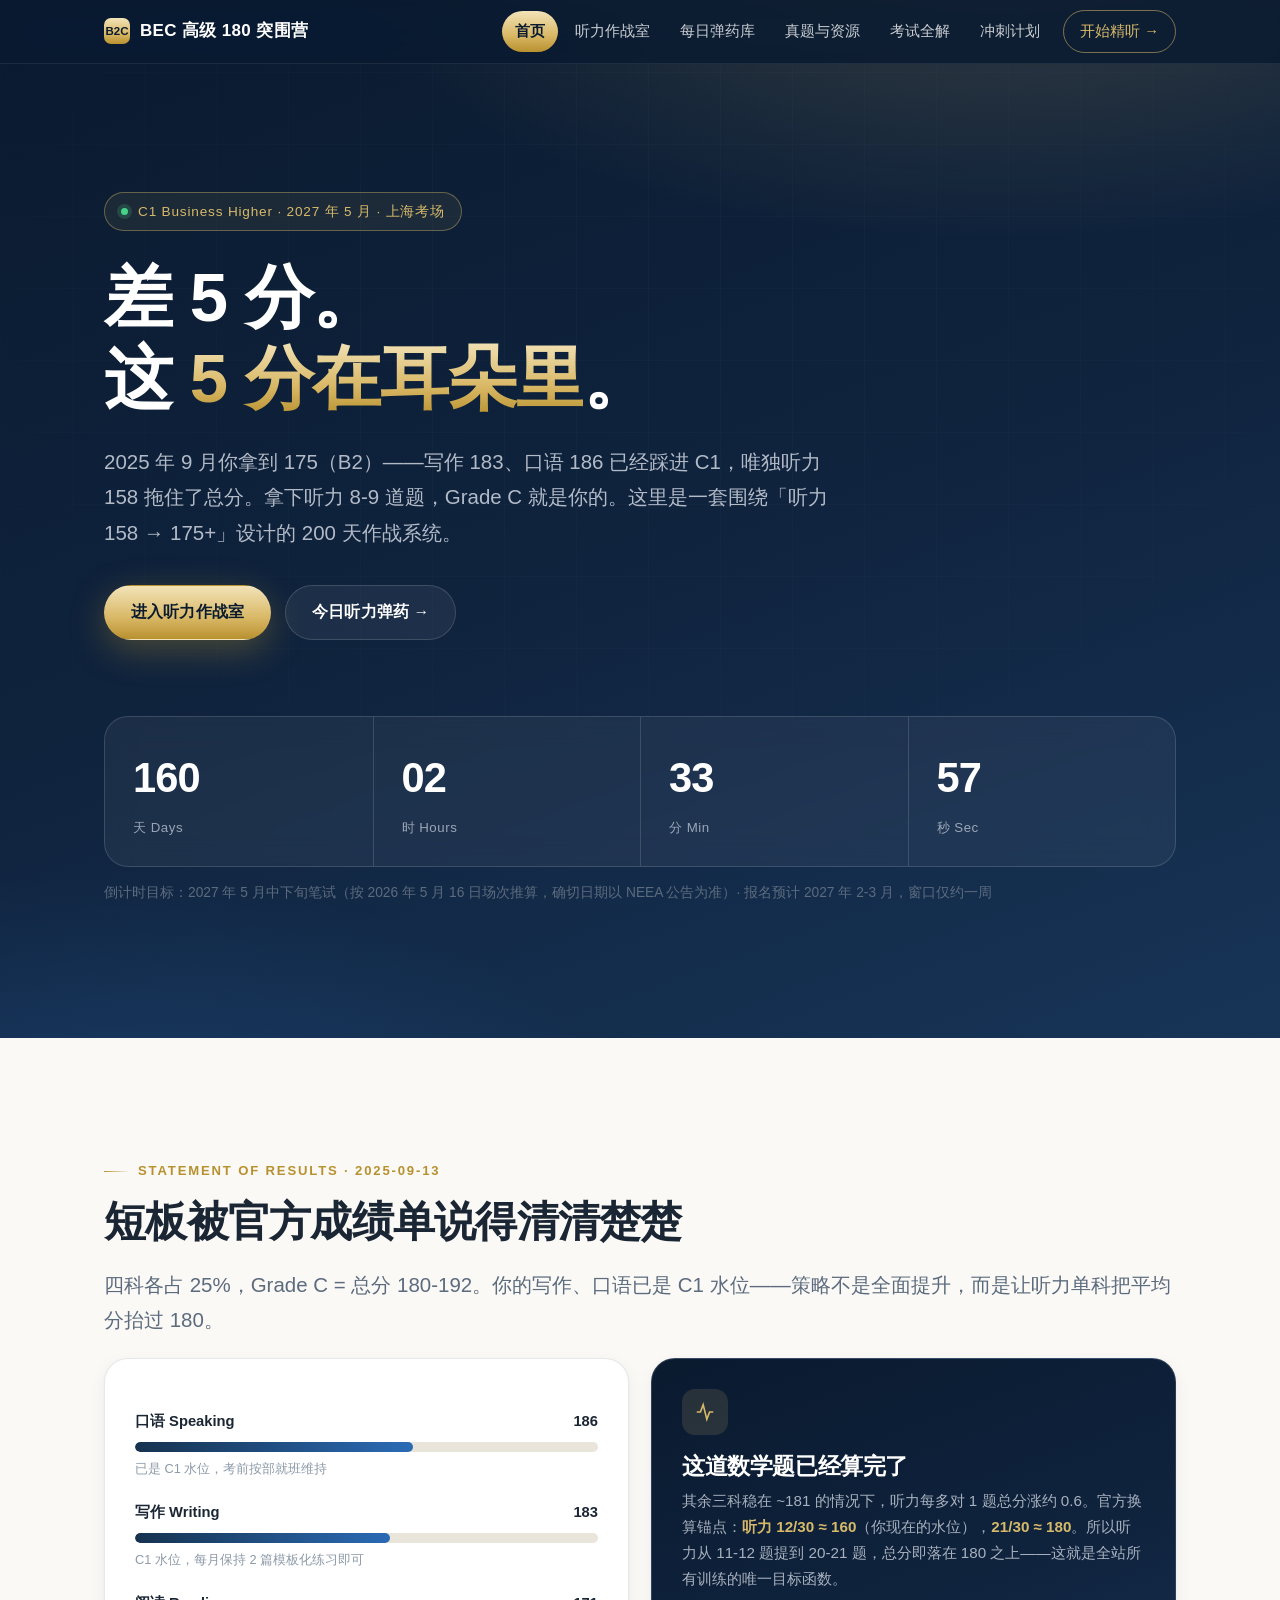
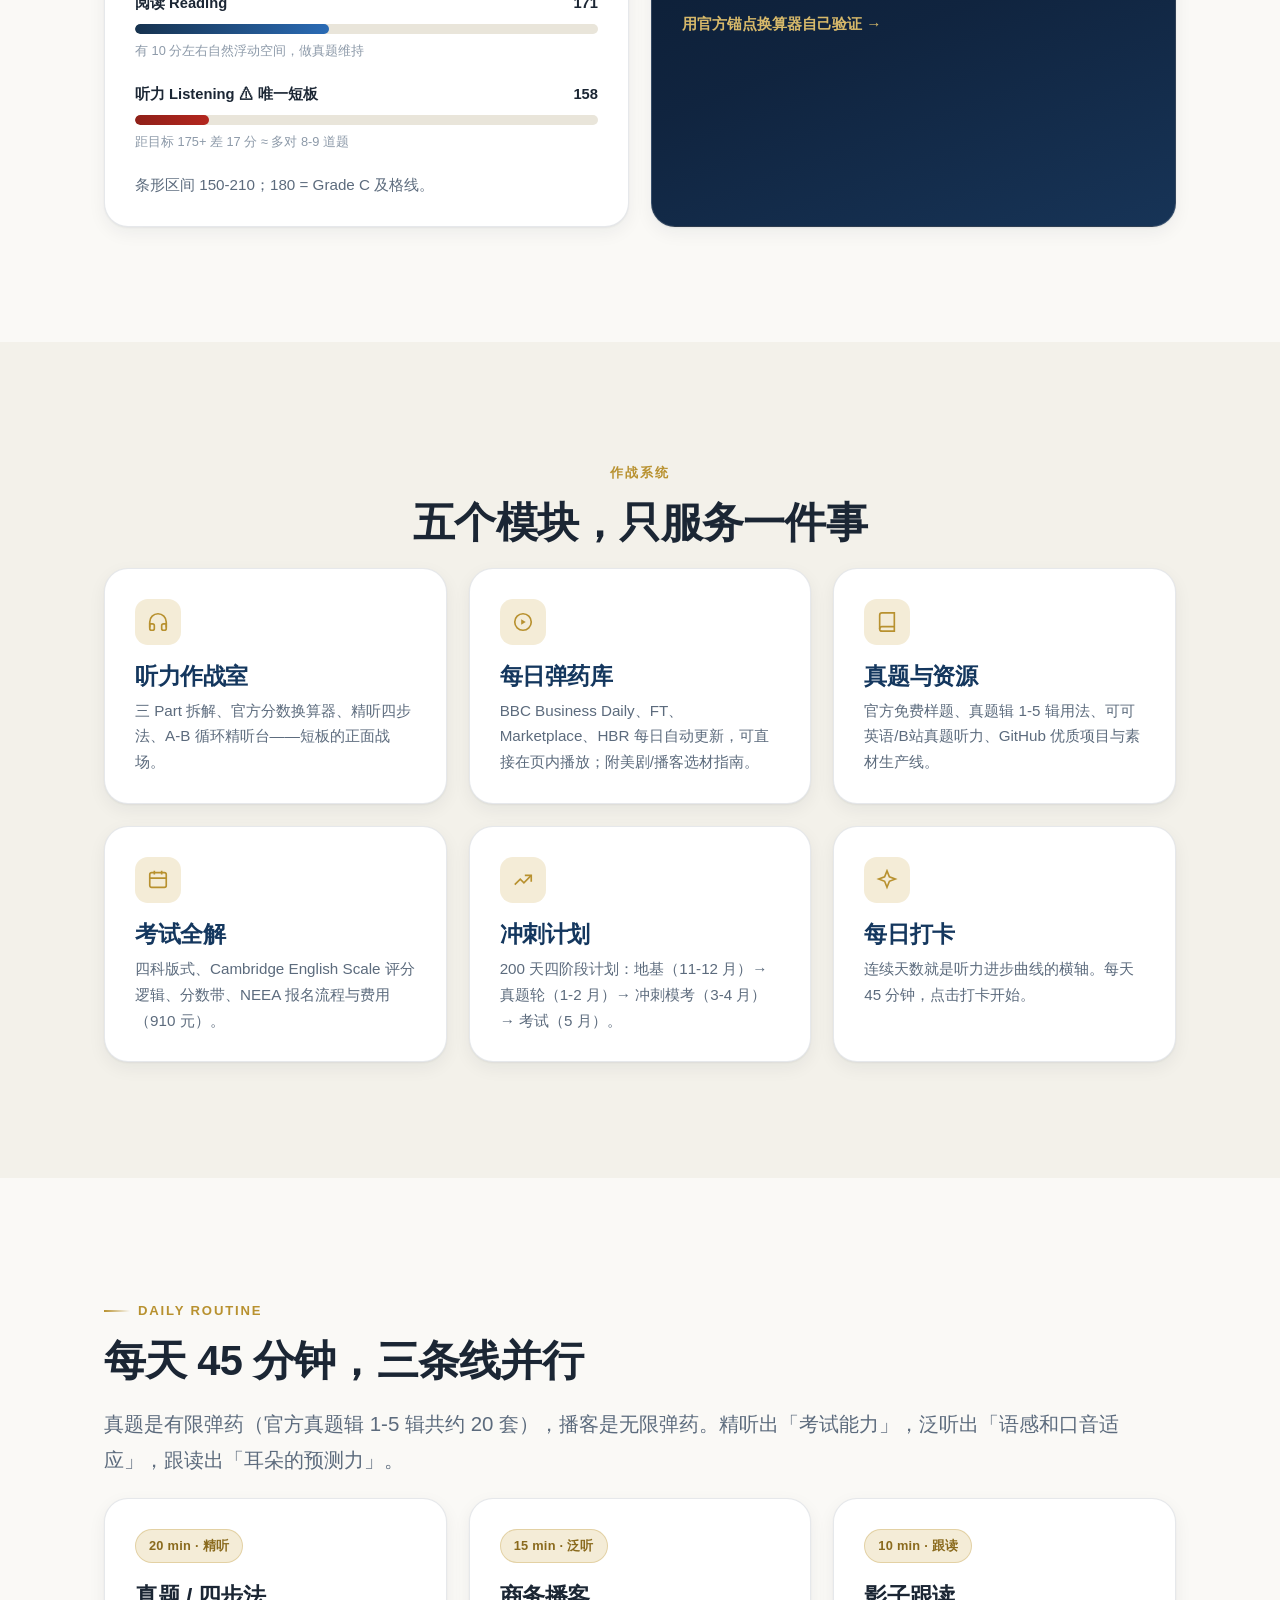
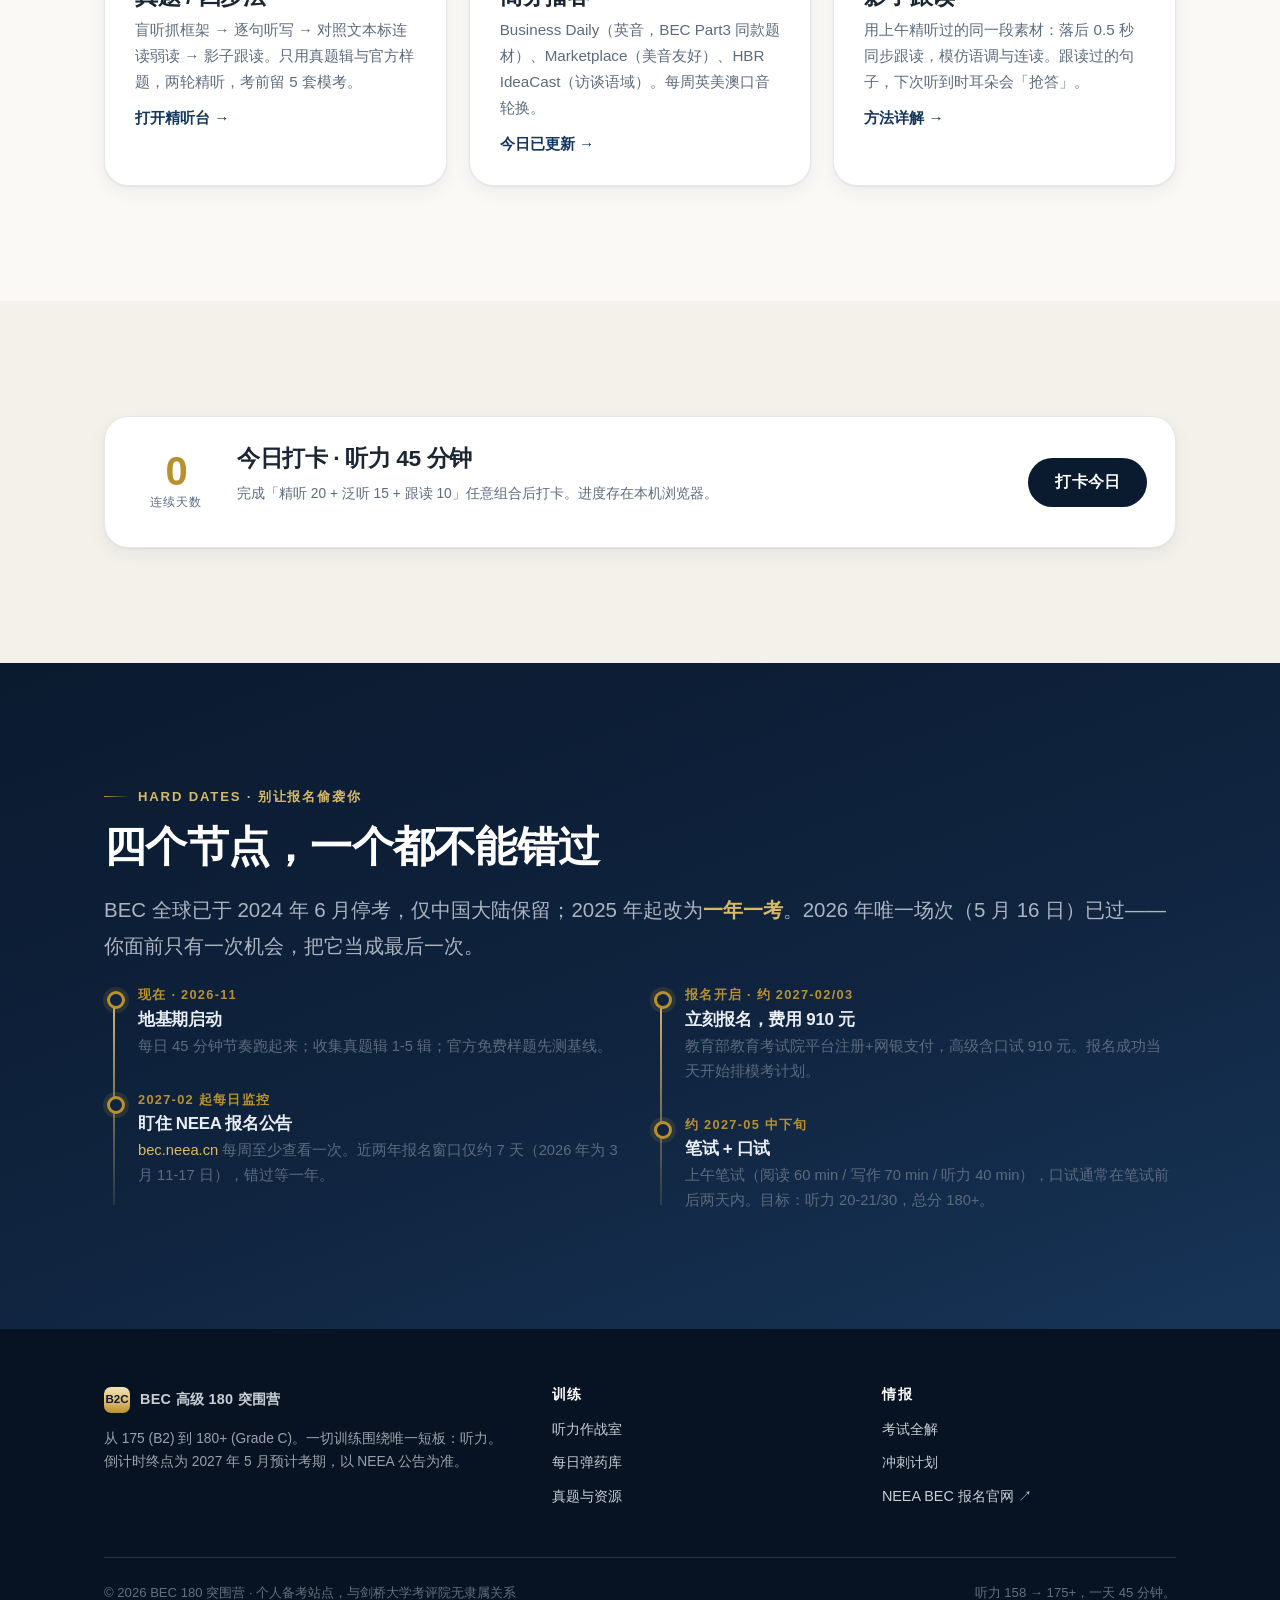
==== index.html @ a031b539 "feat: BEC 高级 180 突围营 · 听力突围站首推" ====
<!DOCTYPE html>
<html lang="zh-CN">
<head>
<meta charset="UTF-8">
<meta name="viewport" content="width=device-width, initial-scale=1.0">
<title>BEC 高级 180 突围营 · 从 175 到 C1</title>
<meta name="description" content="BEC 高级（C1 Business Higher）听力突围计划：175 → 180+（Grade C），听力 158 → 175+，真题精听 + 商务播客泛听 + 每日打卡。2027 年 5 月考试，倒计时中。">
<link rel="stylesheet" href="assets/style.css">
</head>
<body>

<!-- ===== 导航 ===== -->
<nav class="nav">
  <div class="nav__inner">
    <a class="nav__brand" href="index.html"><span class="mark">B2C</span>BEC 高级 180 突围营</a>
    <button class="nav__burger" aria-label="菜单"><span></span><span></span><span></span></button>
    <div class="nav__links">
      <a href="index.html">首页</a>
      <a href="listening.html">听力作战室</a>
      <a href="practice.html">每日弹药库</a>
      <a href="materials.html">真题与资源</a>
      <a href="exam.html">考试全解</a>
      <a href="roadmap.html">冲刺计划</a>
      <a href="listening.html#workbench" class="nav__cta">开始精听 →</a>
    </div>
  </div>
</nav>

<!-- ===== Hero ===== -->
<header class="hero">
  <div class="wrap">
    <div class="hero__kicker reveal"><span class="dot"></span>C1 Business Higher · 2027 年 5 月 · 上海考场</div>
    <h1 class="reveal" data-delay="1">差 5 分。<br>这 <span class="grad-text">5 分在耳朵里</span>。</h1>
    <p class="lead reveal" data-delay="2">2025 年 9 月你拿到 175（B2）——写作 183、口语 186 已经踩进 C1，唯独听力 158 拖住了总分。拿下听力 8-9 道题，Grade C 就是你的。这里是一套围绕「听力 158 → 175+」设计的 200 天作战系统。</p>
    <div class="hero__actions reveal" data-delay="3">
      <a class="btn btn--gold" href="listening.html">进入听力作战室</a>
      <a class="btn btn--ghost" href="practice.html">今日听力弹药 →</a>
    </div>

    <div class="hero__panel reveal" data-delay="4" data-countdown="2027-05-15">
      <div><div class="num" data-cd="d">--</div><div class="lab">天 Days</div></div>
      <div><div class="num" data-cd="h">--</div><div class="lab">时 Hours</div></div>
      <div><div class="num" data-cd="m">--</div><div class="lab">分 Min</div></div>
      <div><div class="num" data-cd="s">--</div><div class="lab">秒 Sec</div></div>
    </div>
    <p class="small muted reveal" data-delay="4" style="margin-top:14px">倒计时目标：2027 年 5 月中下旬笔试（按 2026 年 5 月 16 日场次推算，确切日期以 NEEA 公告为准）· 报名预计 2027 年 2-3 月，窗口仅约一周</p>
  </div>
</header>

<!-- ===== 诊断 ===== -->
<section class="section">
  <div class="wrap">
    <div class="eyebrow reveal">Statement of Results · 2025-09-13</div>
    <h2 class="reveal">短板被官方成绩单说得清清楚楚</h2>
    <p class="lead reveal mb-2">四科各占 25%，Grade C = 总分 180-192。你的写作、口语已是 C1 水位——策略不是全面提升，而是让听力单科把平均分抬过 180。</p>
    <div class="grid grid--2">
      <div class="card reveal">
        <div class="sbar">
          <div class="sbar__head"><b>口语 Speaking</b><span class="sc">186</span></div>
          <div class="sbar__track"><div class="sbar__fill" data-w="60"></div></div>
          <div class="sbar__note">已是 C1 水位，考前按部就班维持</div>
        </div>
        <div class="sbar">
          <div class="sbar__head"><b>写作 Writing</b><span class="sc">183</span></div>
          <div class="sbar__track"><div class="sbar__fill" data-w="55"></div></div>
          <div class="sbar__note">C1 水位，每月保持 2 篇模板化练习即可</div>
        </div>
        <div class="sbar">
          <div class="sbar__head"><b>阅读 Reading</b><span class="sc">171</span></div>
          <div class="sbar__track"><div class="sbar__fill" data-w="42"></div></div>
          <div class="sbar__note">有 10 分左右自然浮动空间，做真题维持</div>
        </div>
        <div class="sbar sbar--weak">
          <div class="sbar__head"><b>听力 Listening ⚠ 唯一短板</b><span class="sc">158</span></div>
          <div class="sbar__track"><div class="sbar__fill" data-w="16"></div></div>
          <div class="sbar__note">距目标 175+ 差 17 分 ≈ 多对 8-9 道题</div>
        </div>
        <p class="small muted" style="margin-top:14px">条形区间 150-210；180 = Grade C 及格线。</p>
      </div>
      <div class="card card--ink reveal" data-delay="1">
        <div class="card__icon">
          <svg viewBox="0 0 24 24" fill="none" stroke="currentColor" stroke-width="1.8"><path d="M3 12h4l3-8 4 16 3-8h4"/></svg>
        </div>
        <h3>这道数学题已经算完了</h3>
        <p>其余三科稳在 ~181 的情况下，听力每多对 1 题总分涨约 0.6。官方换算锚点：<b style="color:var(--gold-soft)">听力 12/30 ≈ 160</b>（你现在的水位），<b style="color:var(--gold-soft)">21/30 ≈ 180</b>。所以听力从 11-12 题提到 20-21 题，总分即落在 180 之上——这就是全站所有训练的唯一目标函数。</p>
        <p class="mt-2"><a href="listening.html#converter" style="color:var(--gold-soft);font-weight:650">用官方锚点换算器自己验证 →</a></p>
      </div>
    </div>
  </div>
</section>

<!-- ===== 四大模块 ===== -->
<section class="section section--tint">
  <div class="wrap">
    <div class="center mb-2">
      <div class="eyebrow reveal">作战系统</div>
      <h2 class="reveal">五个模块，只服务一件事</h2>
    </div>
    <div class="grid grid--3">
      <a class="card reveal" href="listening.html">
        <div class="card__icon"><svg viewBox="0 0 24 24" fill="none" stroke="currentColor" stroke-width="1.8"><path d="M3 18v-6a9 9 0 0 1 18 0v6"/><path d="M21 19a2 2 0 0 1-2 2h-1a2 2 0 0 1-2-2v-3a2 2 0 0 1 2-2h3zM3 19a2 2 0 0 0 2 2h1a2 2 0 0 0 2-2v-3a2 2 0 0 0-2-2H3z"/></svg></div>
        <h3>听力作战室</h3>
        <p>三 Part 拆解、官方分数换算器、精听四步法、A-B 循环精听台——短板的正面战场。</p>
      </a>
      <a class="card reveal" href="practice.html" data-delay="1">
        <div class="card__icon"><svg viewBox="0 0 24 24" fill="none" stroke="currentColor" stroke-width="1.8"><circle cx="12" cy="12" r="9"/><path d="M10 9l5 3-5 3z" fill="currentColor" stroke="none"/></svg></div>
        <h3>每日弹药库</h3>
        <p>BBC Business Daily、FT、Marketplace、HBR 每日自动更新，可直接在页内播放；附美剧/播客选材指南。</p>
      </a>
      <a class="card reveal" href="materials.html" data-delay="2">
        <div class="card__icon"><svg viewBox="0 0 24 24" fill="none" stroke="currentColor" stroke-width="1.8"><path d="M4 19.5A2.5 2.5 0 0 1 6.5 17H20"/><path d="M6.5 2H20v20H6.5A2.5 2.5 0 0 1 4 19.5v-15A2.5 2.5 0 0 1 6.5 2z"/></svg></div>
        <h3>真题与资源</h3>
        <p>官方免费样题、真题辑 1-5 辑用法、可可英语/B站真题听力、GitHub 优质项目与素材生产线。</p>
      </a>
      <a class="card reveal" href="exam.html">
        <div class="card__icon"><svg viewBox="0 0 24 24" fill="none" stroke="currentColor" stroke-width="1.8"><rect x="3" y="4" width="18" height="16" rx="2"/><path d="M8 2v4M16 2v4M3 10h18"/></svg></div>
        <h3>考试全解</h3>
        <p>四科版式、Cambridge English Scale 评分逻辑、分数带、NEEA 报名流程与费用（910 元）。</p>
      </a>
      <a class="card reveal" href="roadmap.html" data-delay="1">
        <div class="card__icon"><svg viewBox="0 0 24 24" fill="none" stroke="currentColor" stroke-width="1.8"><path d="M3 17l6-6 4 4 8-8"/><path d="M14 7h7v7"/></svg></div>
        <h3>冲刺计划</h3>
        <p>200 天四阶段计划：地基（11-12 月）→ 真题轮（1-2 月）→ 冲刺模考（3-4 月）→ 考试（5 月）。</p>
      </a>
      <a class="card reveal" href="#checkin" data-delay="2">
        <div class="card__icon"><svg viewBox="0 0 24 24" fill="none" stroke="currentColor" stroke-width="1.8"><path d="M12 2l2.6 6.6L21 11l-6.4 2.4L12 20l-2.6-6.6L3 11l6.4-2.4z"/></svg></div>
        <h3>每日打卡</h3>
        <p>连续天数就是听力进步曲线的横轴。每天 45 分钟，点击打卡开始。</p>
      </a>
    </div>
  </div>
</section>

<!-- ===== 每日节奏 ===== -->
<section class="section">
  <div class="wrap">
    <div class="eyebrow reveal">Daily Routine</div>
    <h2 class="reveal">每天 45 分钟，三条线并行</h2>
    <p class="lead reveal mb-2">真题是有限弹药（官方真题辑 1-5 辑共约 20 套），播客是无限弹药。精听出「考试能力」，泛听出「语感和口音适应」，跟读出「耳朵的预测力」。</p>
    <div class="grid grid--3">
      <div class="card reveal">
        <span class="chip chip--gold">20 min · 精听</span>
        <h3 class="mt-2">真题 / 四步法</h3>
        <p>盲听抓框架 → 逐句听写 → 对照文本标连读弱读 → 影子跟读。只用真题辑与官方样题，两轮精听，考前留 5 套模考。</p>
        <p class="mt-1"><a href="listening.html#workbench"><b>打开精听台 →</b></a></p>
      </div>
      <div class="card reveal" data-delay="1">
        <span class="chip chip--gold">15 min · 泛听</span>
        <h3 class="mt-2">商务播客</h3>
        <p>Business Daily（英音，BEC Part3 同款题材）、Marketplace（美音友好）、HBR IdeaCast（访谈语域）。每周英美澳口音轮换。</p>
        <p class="mt-1"><a href="practice.html"><b>今日已更新 →</b></a></p>
      </div>
      <div class="card reveal" data-delay="2">
        <span class="chip chip--gold">10 min · 跟读</span>
        <h3 class="mt-2">影子跟读</h3>
        <p>用上午精听过的同一段素材：落后 0.5 秒同步跟读，模仿语调与连读。跟读过的句子，下次听到时耳朵会「抢答」。</p>
        <p class="mt-1"><a href="listening.html#method"><b>方法详解 →</b></a></p>
      </div>
    </div>
  </div>
</section>

<!-- ===== 打卡 ===== -->
<section class="section section--tint" id="checkin">
  <div class="wrap">
    <div class="checkin reveal">
      <div class="checkin__row">
        <div class="checkin__streak">
          <div class="v" data-checkin-streak>0</div>
          <div class="k">连续天数</div>
        </div>
        <div class="grow">
          <h3 class="mb-1">今日打卡 · 听力 45 分钟</h3>
          <p class="muted small mb-2" style="margin:0 0 14px">完成「精听 20 + 泛听 15 + 跟读 10」任意组合后打卡。进度存在本机浏览器。</p>
          <div class="checkin__days" data-checkin-days></div>
        </div>
        <button class="btn btn--ink" data-checkin-btn>打卡今日</button>
      </div>
    </div>
  </div>
</section>

<!-- ===== 关键节点 ===== -->
<section class="section section--ink">
  <div class="wrap">
    <div class="eyebrow reveal" style="color:var(--gold-soft)">Hard Dates · 别让报名偷袭你</div>
    <h2 class="reveal">四个节点，一个都不能错过</h2>
    <p class="lead reveal mb-3">BEC 全球已于 2024 年 6 月停考，仅中国大陆保留；2025 年起改为<b style="color:var(--gold-soft)">一年一考</b>。2026 年唯一场次（5 月 16 日）已过——你面前只有一次机会，把它当成最后一次。</p>
    <div class="grid grid--2">
      <div class="timeline reveal">
        <div class="tl-item">
          <div class="tl-date">现在 · 2026-11</div>
          <h4>地基期启动</h4>
          <p>每日 45 分钟节奏跑起来；收集真题辑 1-5 辑；官方免费样题先测基线。</p>
        </div>
        <div class="tl-item">
          <div class="tl-date">2027-02 起每日监控</div>
          <h4>盯住 NEEA 报名公告</h4>
          <p><a href="https://bec.neea.cn/" target="_blank" rel="noopener">bec.neea.cn</a> 每周至少查看一次。近两年报名窗口仅约 7 天（2026 年为 3 月 11-17 日），错过等一年。</p>
        </div>
      </div>
      <div class="timeline reveal" data-delay="1">
        <div class="tl-item">
          <div class="tl-date">报名开启 · 约 2027-02/03</div>
          <h4>立刻报名，费用 910 元</h4>
          <p>教育部教育考试院平台注册+网银支付，高级含口试 910 元。报名成功当天开始排模考计划。</p>
        </div>
        <div class="tl-item">
          <div class="tl-date">约 2027-05 中下旬</div>
          <h4>笔试 + 口试</h4>
          <p>上午笔试（阅读 60 min / 写作 70 min / 听力 40 min），口试通常在笔试前后两天内。目标：听力 20-21/30，总分 180+。</p>
        </div>
      </div>
    </div>
  </div>
</section>

<!-- ===== Footer ===== -->
<footer class="footer">
  <div class="wrap">
    <div class="footer__grid">
      <div>
        <a class="nav__brand" href="index.html" style="margin-bottom:14px"><span class="mark">B2C</span>BEC 高级 180 突围营</a>
        <p class="small">从 175 (B2) 到 180+ (Grade C)。一切训练围绕唯一短板：听力。倒计时终点为 2027 年 5 月预计考期，以 NEEA 公告为准。</p>
      </div>
      <div>
        <h4>训练</h4>
        <ul>
          <li><a href="listening.html">听力作战室</a></li>
          <li><a href="practice.html">每日弹药库</a></li>
          <li><a href="materials.html">真题与资源</a></li>
        </ul>
      </div>
      <div>
        <h4>情报</h4>
        <ul>
          <li><a href="exam.html">考试全解</a></li>
          <li><a href="roadmap.html">冲刺计划</a></li>
          <li><a href="https://bec.neea.cn/" target="_blank" rel="noopener">NEEA BEC 报名官网 ↗</a></li>
        </ul>
      </div>
    </div>
    <div class="footer__base">
      <span>© <span data-year>2026</span> BEC 180 突围营 · 个人备考站点，与剑桥大学考评院无隶属关系</span>
      <span>听力 158 → 175+，一天 45 分钟。</span>
    </div>
  </div>
</footer>

<script src="assets/main.js"></script>
</body>
</html>
---- assets/style.css ----
/* ============================================================
   BEC 高级 180 突围营 · Design System
   Aesthetic: Fortune-500 annual report × Apple keynote
   Palette: deep navy / champagne gold / warm paper
   ============================================================ */

:root {
  --ink: #0a1a2f;
  --ink-2: #10243f;
  --ink-3: #16324f;
  --paper: #faf9f6;
  --card: #ffffff;
  --text: #1b2634;
  --muted: #5c6b7d;
  --faint: #8d9aa9;
  --hairline: rgba(16, 36, 63, 0.10);
  --hairline-dark: rgba(255, 255, 255, 0.14);

  --gold: #b8912f;
  --gold-soft: #d7b96a;
  --gold-pale: #f4ecd7;
  --navy: #14375e;
  --blue: #2a6bb5;
  --good: #1f7a4d;
  --warn: #b3541e;
  --bad: #b3261e;

  --grad-ink: linear-gradient(160deg, #0a1a2f 0%, #10243f 55%, #173457 100%);
  --grad-gold: linear-gradient(180deg, #f2e3b8 0%, #d9b866 60%, #b8912f 100%);
  --grad-hero-glow: radial-gradient(1100px 520px at 78% -8%, rgba(216, 185, 106, 0.22), transparent 62%),
                    radial-gradient(900px 480px at 8% 112%, rgba(42, 107, 181, 0.28), transparent 60%);

  --shadow-1: 0 1px 2px rgba(10, 26, 47, 0.05), 0 6px 18px rgba(10, 26, 47, 0.06);
  --shadow-2: 0 2px 6px rgba(10, 26, 47, 0.07), 0 18px 44px rgba(10, 26, 47, 0.12);
  --shadow-gold: 0 10px 34px rgba(184, 145, 47, 0.35);

  --r-lg: 24px;
  --r-md: 16px;
  --r-sm: 10px;

  --font-sans: -apple-system, BlinkMacSystemFont, "SF Pro Display", "SF Pro Text",
               "PingFang SC", "Hiragino Sans GB", "Helvetica Neue", "Microsoft YaHei", sans-serif;
  --font-serif: "New York", "Songti SC", "STSong", Georgia, "Times New Roman", serif;
  --font-mono: "SF Mono", ui-monospace, Menlo, Consolas, monospace;

  --nav-h: 64px;
  --wrap: 1120px;
}

* { box-sizing: border-box; }
html { scroll-behavior: smooth; -webkit-text-size-adjust: 100%; }

body {
  margin: 0;
  font-family: var(--font-sans);
  font-size: 17px;
  line-height: 1.7;
  color: var(--text);
  background: var(--paper);
  -webkit-font-smoothing: antialiased;
  text-rendering: optimizeLegibility;
}

img { max-width: 100%; display: block; }
a { color: var(--navy); text-decoration: none; }
a:hover { color: var(--gold); }

::selection { background: rgba(184, 145, 47, 0.25); }

/* ---------- Typography ---------- */
h1, h2, h3, h4 { line-height: 1.18; letter-spacing: -0.018em; margin: 0 0 0.5em; }
h1 { font-size: clamp(2.4rem, 6.2vw, 4.3rem); font-weight: 800; }
h2 { font-size: clamp(1.7rem, 3.6vw, 2.6rem); font-weight: 750; }
h3 { font-size: clamp(1.15rem, 2vw, 1.42rem); font-weight: 700; }
p { margin: 0 0 1em; }
.lead { font-size: clamp(1.05rem, 1.7vw, 1.28rem); color: var(--muted); line-height: 1.75; }

.eyebrow {
  display: inline-flex; align-items: center; gap: 8px;
  font-size: 0.82rem; font-weight: 700; letter-spacing: 0.14em;
  text-transform: uppercase; color: var(--gold);
  margin-bottom: 14px;
}
.eyebrow::before {
  content: ""; width: 26px; height: 1.5px;
  background: linear-gradient(90deg, var(--gold), transparent);
}

.wrap { max-width: var(--wrap); margin: 0 auto; padding: 0 24px; }
.section { padding: clamp(64px, 9vw, 116px) 0; }
.section--tint { background: #f3f1ea; }
.section--ink { background: var(--grad-ink); color: #e9eef5; }
.section--ink h2, .section--ink h3 { color: #fff; }
.section--ink .muted, .section--ink .lead { color: rgba(233, 238, 245, 0.72); }
.section--ink a { color: var(--gold-soft); }
.section--ink a:hover { color: #fff; }

.center { text-align: center; }
.center .eyebrow::before { display: none; }
.muted { color: var(--muted); }
.small { font-size: 0.86rem; }
.serif { font-family: var(--font-serif); }

.grad-text {
  background: var(--grad-gold);
  -webkit-background-clip: text; background-clip: text;
  -webkit-text-fill-color: transparent; color: transparent;
}

/* ---------- Nav ---------- */
.nav {
  position: fixed; inset: 0 0 auto 0; z-index: 90;
  height: var(--nav-h);
  background: rgba(10, 26, 47, 0.82);
  -webkit-backdrop-filter: saturate(1.6) blur(18px);
  backdrop-filter: saturate(1.6) blur(18px);
  border-bottom: 1px solid rgba(255, 255, 255, 0.08);
}
.nav__inner {
  max-width: var(--wrap); margin: 0 auto; padding: 0 24px;
  height: 100%; display: flex; align-items: center; gap: 28px;
}
.nav__brand {
  color: #fff; font-weight: 800; letter-spacing: 0.02em;
  display: flex; align-items: center; gap: 10px; white-space: nowrap;
}
.nav__brand .mark {
  width: 26px; height: 26px; border-radius: 7px;
  background: var(--grad-gold);
  display: inline-flex; align-items: center; justify-content: center;
  color: var(--ink); font-size: 0.72rem; font-weight: 900; letter-spacing: 0;
}
.nav__links { display: flex; gap: 4px; margin-left: auto; align-items: center; }
.nav__links a {
  color: rgba(255, 255, 255, 0.78); font-size: 0.92rem; font-weight: 550;
  padding: 8px 13px; border-radius: 999px; transition: all 0.25s ease;
}
.nav__links a:hover { color: #fff; background: rgba(255, 255, 255, 0.1); }
.nav__links a.active { color: var(--ink); background: var(--grad-gold); font-weight: 650; }
.nav__cta {
  margin-left: 6px; padding: 8px 16px !important;
  border: 1px solid rgba(216, 185, 106, 0.55); border-radius: 999px;
  color: var(--gold-soft) !important;
}
.nav__cta:hover { background: rgba(216, 185, 106, 0.15) !important; }
.nav__burger { display: none; }

@media (max-width: 860px) {
  .nav__links {
    position: fixed; top: var(--nav-h); left: 0; right: 0;
    flex-direction: column; align-items: stretch; gap: 2px;
    background: rgba(10, 26, 47, 0.97);
    -webkit-backdrop-filter: blur(20px); backdrop-filter: blur(20px);
    padding: 14px 20px 20px; border-bottom: 1px solid var(--hairline-dark);
    display: none;
  }
  .nav__links.open { display: flex; }
  .nav__links a { padding: 13px 16px; font-size: 1rem; }
  .nav__burger {
    display: inline-flex; margin-left: auto; cursor: pointer;
    background: none; border: 0; padding: 8px;
  }
  .nav__burger span {
    display: block; width: 20px; height: 1.6px; background: #fff;
    margin: 4.5px 0; border-radius: 2px; transition: 0.3s;
  }
}

/* ---------- Buttons ---------- */
.btn {
  display: inline-flex; align-items: center; justify-content: center; gap: 9px;
  padding: 13px 26px; border-radius: 999px;
  font-size: 0.98rem; font-weight: 650; letter-spacing: 0.01em;
  border: 1px solid transparent; cursor: pointer;
  transition: transform 0.22s ease, box-shadow 0.22s ease, background 0.22s ease, color 0.22s ease;
}
.btn:active { transform: scale(0.97); }
.btn--gold {
  background: var(--grad-gold); color: var(--ink); box-shadow: var(--shadow-gold);
}
.btn--gold:hover { transform: translateY(-1.5px); box-shadow: 0 14px 40px rgba(184, 145, 47, 0.45); color: var(--ink); }
.btn--ink { background: var(--ink); color: #fff; }
.btn--ink:hover { background: var(--ink-3); transform: translateY(-1.5px); color: #fff; }
.btn--ghost { border-color: var(--hairline-dark); color: #fff; background: rgba(255, 255, 255, 0.06); }
.btn--ghost:hover { background: rgba(255, 255, 255, 0.14); color: #fff; transform: translateY(-1.5px); }
.btn--line { border-color: rgba(16, 36, 63, 0.22); color: var(--text); background: transparent; }
.btn--line:hover { border-color: var(--gold); color: var(--gold); }
.btn--sm { padding: 8px 16px; font-size: 0.86rem; }

/* ---------- Hero ---------- */
.hero {
  position: relative; overflow: hidden;
  background: var(--grad-ink);
  color: #fff;
  padding: calc(var(--nav-h) + clamp(72px, 11vw, 128px)) 0 clamp(72px, 10vw, 120px);
}
.hero::before {
  content: ""; position: absolute; inset: 0;
  background: var(--grad-hero-glow);
}
.hero::after {
  content: ""; position: absolute; inset: 0; opacity: 0.5; pointer-events: none;
  background-image:
    linear-gradient(rgba(255, 255, 255, 0.035) 1px, transparent 1px),
    linear-gradient(90deg, rgba(255, 255, 255, 0.035) 1px, transparent 1px);
  background-size: 72px 72px;
  mask-image: radial-gradient(75% 70% at 50% 30%, #000 30%, transparent 100%);
  -webkit-mask-image: radial-gradient(75% 70% at 50% 30%, #000 30%, transparent 100%);
}
.hero .wrap { position: relative; z-index: 1; }
.hero__kicker {
  display: inline-flex; align-items: center; gap: 10px;
  border: 1px solid rgba(216, 185, 106, 0.4); border-radius: 999px;
  padding: 7px 16px; font-size: 0.85rem; letter-spacing: 0.06em;
  color: var(--gold-soft); background: rgba(216, 185, 106, 0.08);
  margin-bottom: 26px;
}
.hero__kicker .dot {
  width: 7px; height: 7px; border-radius: 50%; background: #46d389;
  box-shadow: 0 0 0 4px rgba(70, 211, 137, 0.18);
}
.hero h1 { max-width: 17em; margin-bottom: 0.35em; }
.hero .lead { max-width: 36em; color: rgba(233, 238, 245, 0.75); }
.hero__actions { display: flex; flex-wrap: wrap; gap: 14px; margin-top: 34px; }

.hero__panel {
  margin-top: clamp(48px, 7vw, 76px);
  display: grid; grid-template-columns: repeat(4, 1fr);
  border: 1px solid var(--hairline-dark); border-radius: var(--r-lg);
  background: rgba(255, 255, 255, 0.05);
  -webkit-backdrop-filter: blur(14px); backdrop-filter: blur(14px);
  overflow: hidden;
}
.hero__panel > div {
  padding: 26px 28px; border-left: 1px solid var(--hairline-dark);
}
.hero__panel > div:first-child { border-left: 0; }
.hero__panel .num {
  font-size: clamp(1.9rem, 3.4vw, 2.6rem); font-weight: 800;
  font-variant-numeric: tabular-nums; letter-spacing: -0.02em;
}
.hero__panel .lab {
  font-size: 0.83rem; color: rgba(233, 238, 245, 0.62); margin-top: 4px; letter-spacing: 0.04em;
}
@media (max-width: 900px) {
  .hero__panel { grid-template-columns: repeat(2, 1fr); }
  .hero__panel > div:nth-child(3) { border-left: 0; }
  .hero__panel > div:nth-child(n+3) { border-top: 1px solid var(--hairline-dark); }
}

/* ---------- Cards ---------- */
.card {
  background: var(--card);
  border: 1px solid var(--hairline);
  border-radius: var(--r-lg);
  padding: 30px 30px 28px;
  box-shadow: var(--shadow-1);
  transition: transform 0.28s ease, box-shadow 0.28s ease, border-color 0.28s ease;
}
.card:hover { transform: translateY(-4px); box-shadow: var(--shadow-2); border-color: rgba(184, 145, 47, 0.28); }
.card h3 { margin-bottom: 8px; }
.card p { color: var(--muted); font-size: 0.95rem; margin-bottom: 0; }

.card__icon {
  width: 46px; height: 46px; border-radius: 13px;
  display: inline-flex; align-items: center; justify-content: center;
  background: var(--gold-pale); color: var(--gold); margin-bottom: 18px;
}
.card__icon svg { width: 22px; height: 22px; }
.card--ink { background: var(--grad-ink); color: #e9eef5; border-color: var(--hairline-dark); }
.card--ink h3 { color: #fff; }
.card--ink p { color: rgba(233, 238, 245, 0.7); }
.card--ink .card__icon { background: rgba(216, 185, 106, 0.14); color: var(--gold-soft); }

.grid { display: grid; gap: 22px; }
.grid--2 { grid-template-columns: repeat(2, 1fr); }
.grid--3 { grid-template-columns: repeat(3, 1fr); }
.grid--4 { grid-template-columns: repeat(4, 1fr); }
@media (max-width: 1000px) { .grid--3, .grid--4 { grid-template-columns: repeat(2, 1fr); } }
@media (max-width: 640px) { .grid--2, .grid--3, .grid--4 { grid-template-columns: 1fr; } }

/* ---------- Stat / KPI ---------- */
.stat { padding: 6px 0; }
.stat .v {
  font-size: clamp(2.2rem, 4.4vw, 3.2rem); font-weight: 800;
  letter-spacing: -0.03em; font-variant-numeric: tabular-nums;
}
.stat .v small { font-size: 0.45em; font-weight: 650; color: var(--muted); margin-left: 4px; }
.stat .k { font-size: 0.9rem; color: var(--muted); margin-top: 2px; }

/* ---------- Score bars (diagnosis) ---------- */
.sbar { margin: 20px 0; }
.sbar__head {
  display: flex; justify-content: space-between; align-items: baseline;
  font-size: 0.92rem; margin-bottom: 8px;
}
.sbar__head b { font-weight: 700; }
.sbar__head .sc { font-variant-numeric: tabular-nums; font-weight: 750; }
.sbar__track {
  height: 10px; border-radius: 999px; background: #e9e5da;
  overflow: hidden; position: relative;
}
.sbar__fill {
  height: 100%; border-radius: 999px; width: 0;
  background: linear-gradient(90deg, var(--ink-3), var(--blue));
  transition: width 1.1s cubic-bezier(0.22, 0.8, 0.28, 1);
}
.sbar--weak .sbar__fill { background: linear-gradient(90deg, #8f2019, var(--bad)); }
.sbar--gold .sbar__fill { background: var(--grad-gold); }
.sbar__note { font-size: 0.8rem; color: var(--faint); margin-top: 6px; }

/* ---------- Chips / badges ---------- */
.chip {
  display: inline-flex; align-items: center; gap: 6px;
  padding: 5px 13px; border-radius: 999px;
  font-size: 0.8rem; font-weight: 620; letter-spacing: 0.02em;
  background: #efece3; color: var(--ink-3); border: 1px solid var(--hairline);
}
.chip--gold { background: var(--gold-pale); border-color: rgba(184, 145, 47, 0.3); color: #8a6a1d; }
.chip--red { background: #f9e7e5; border-color: rgba(179, 38, 30, 0.25); color: var(--bad); }
.chip--green { background: #e4f2ea; border-color: rgba(31, 122, 77, 0.25); color: var(--good); }
.chip--ink { background: var(--ink-2); border-color: var(--hairline-dark); color: var(--gold-soft); }

/* ---------- Tables ---------- */
.table-wrap {
  border: 1px solid var(--hairline); border-radius: var(--r-md);
  background: var(--card); overflow-x: auto; box-shadow: var(--shadow-1);
}
table { width: 100%; border-collapse: collapse; font-size: 0.93rem; min-width: 560px; }
th, td { text-align: left; padding: 14px 18px; border-bottom: 1px solid var(--hairline); }
th {
  font-size: 0.78rem; letter-spacing: 0.1em; text-transform: uppercase;
  color: var(--muted); font-weight: 700; background: #f6f4ee;
  white-space: nowrap;
}
tr:last-child td { border-bottom: 0; }
tbody tr { transition: background 0.15s ease; }
tbody tr:hover { background: #faf7ee; }
td.num { font-variant-numeric: tabular-nums; font-weight: 650; }
tr.hl { background: var(--gold-pale); }
tr.hl:hover { background: #efe6c9; }

/* ---------- Timeline ---------- */
.timeline { position: relative; padding-left: 34px; }
.timeline::before {
  content: ""; position: absolute; left: 9px; top: 8px; bottom: 8px;
  width: 2px; background: linear-gradient(180deg, var(--gold), rgba(184, 145, 47, 0.12));
}
.tl-item { position: relative; padding-bottom: 30px; }
.tl-item:last-child { padding-bottom: 0; }
.tl-item::before {
  content: ""; position: absolute; left: -31px; top: 7px;
  width: 12px; height: 12px; border-radius: 50%;
  background: var(--paper); border: 3px solid var(--gold);
  box-shadow: 0 0 0 4px rgba(184, 145, 47, 0.15);
}
.tl-item .tl-date {
  font-size: 0.8rem; font-weight: 750; letter-spacing: 0.1em;
  text-transform: uppercase; color: var(--gold); margin-bottom: 4px;
}
.tl-item h4 { font-size: 1.06rem; font-weight: 700; margin-bottom: 4px; }
.tl-item p { font-size: 0.92rem; color: var(--muted); margin: 0; }

.section--ink .timeline::before { background: linear-gradient(180deg, var(--gold-soft), rgba(216, 185, 106, 0.12)); }
.section--ink .tl-item::before { background: var(--ink-2); }

/* ---------- Steps ---------- */
.steps { counter-reset: step; display: grid; gap: 18px; }
.step {
  counter-increment: step; position: relative;
  background: var(--card); border: 1px solid var(--hairline);
  border-radius: var(--r-md); padding: 24px 26px 22px 76px;
  box-shadow: var(--shadow-1);
}
.step::before {
  content: counter(step, decimal-leading-zero);
  position: absolute; left: 24px; top: 24px;
  font-size: 1.5rem; font-weight: 800; font-variant-numeric: tabular-nums;
  font-family: var(--font-mono);
  background: var(--grad-gold); -webkit-background-clip: text; background-clip: text;
  -webkit-text-fill-color: transparent; color: transparent;
}
.step h4 { font-size: 1.05rem; font-weight: 700; margin-bottom: 6px; }
.step p { font-size: 0.92rem; color: var(--muted); margin: 0; }

/* ---------- Check-in ---------- */
.checkin {
  background: var(--card); border: 1px solid var(--hairline);
  border-radius: var(--r-lg); padding: 28px; box-shadow: var(--shadow-1);
}
.checkin__row { display: flex; align-items: center; gap: 18px; flex-wrap: wrap; }
.checkin__streak { text-align: center; min-width: 86px; }
.checkin__streak .v {
  font-size: 2.5rem; font-weight: 800; font-variant-numeric: tabular-nums;
  letter-spacing: -0.03em; color: var(--gold); line-height: 1.05;
}
.checkin__streak .k { font-size: 0.78rem; color: var(--muted); letter-spacing: 0.08em; }
.checkin__days { display: flex; gap: 7px; flex-wrap: wrap; flex: 1; }
.cday {
  width: 34px; height: 34px; border-radius: 10px;
  display: inline-flex; align-items: center; justify-content: center;
  font-size: 0.7rem; font-weight: 650;
  background: #f0ede4; color: var(--faint); border: 1px solid var(--hairline);
}
.cday.on { background: var(--grad-ink); color: var(--gold-soft); border-color: transparent; }
.cday.today { outline: 2px solid var(--gold); outline-offset: 2px; }

/* ---------- Countdown ---------- */
.cdown { display: flex; gap: 14px; flex-wrap: wrap; }
.cd-cell {
  min-width: 84px; padding: 16px 10px 13px; text-align: center;
  border-radius: var(--r-md);
  background: rgba(255, 255, 255, 0.07);
  border: 1px solid var(--hairline-dark);
}
.cd-cell .n {
  font-size: clamp(1.9rem, 3.6vw, 2.7rem); font-weight: 800;
  font-variant-numeric: tabular-nums; letter-spacing: -0.02em;
  background: var(--grad-gold); -webkit-background-clip: text; background-clip: text;
  -webkit-text-fill-color: transparent; color: transparent;
}
.cd-cell .t { font-size: 0.74rem; letter-spacing: 0.16em; color: rgba(233, 238, 245, 0.6); text-transform: uppercase; }

/* ---------- Converter (tool) ---------- */
.tool {
  background: var(--card); border: 1px solid var(--hairline);
  border-radius: var(--r-lg); padding: 30px; box-shadow: var(--shadow-1);
}
.tool__row { display: flex; gap: 16px; align-items: flex-end; flex-wrap: wrap; }
.tool label { font-size: 0.85rem; font-weight: 650; color: var(--muted); display: block; margin-bottom: 8px; }
.tool input[type="number"], .tool select {
  font: inherit; padding: 11px 14px; border-radius: var(--r-sm);
  border: 1px solid rgba(16, 36, 63, 0.22); background: #fff;
  min-width: 130px; color: var(--text);
}
.tool input:focus, .tool select:focus {
  outline: 2px solid rgba(184, 145, 47, 0.45); border-color: var(--gold);
}
.tool__result { font-size: clamp(1.6rem, 3vw, 2.2rem); font-weight: 800; font-variant-numeric: tabular-nums; }

/* ---------- Player / workbench ---------- */
.player {
  background: var(--card); border: 1px solid var(--hairline);
  border-radius: var(--r-md); padding: 22px; box-shadow: var(--shadow-1);
}
.player__title { font-weight: 700; font-size: 0.97rem; margin-bottom: 4px; }
.player__meta { font-size: 0.8rem; color: var(--faint); margin-bottom: 14px; }
.player audio { width: 100%; height: 40px; margin-bottom: 12px; }
.player__ctrl { display: flex; gap: 8px; flex-wrap: wrap; align-items: center; }
.pbtn {
  border: 1px solid rgba(16, 36, 63, 0.18); background: #fff;
  border-radius: 999px; padding: 7px 14px; font-size: 0.82rem; font-weight: 620;
  cursor: pointer; color: var(--text); transition: all 0.2s ease;
  font-family: inherit;
}
.pbtn:hover { border-color: var(--gold); color: var(--gold); }
.pbtn.on { background: var(--ink); color: var(--gold-soft); border-color: var(--ink); }
.player select {
  font: inherit; font-size: 0.85rem; padding: 7px 10px;
  border-radius: 999px; border: 1px solid rgba(16, 36, 63, 0.18); background: #fff;
}

textarea.note {
  width: 100%; min-height: 110px; resize: vertical;
  font: 0.9rem/1.7 var(--font-sans); padding: 14px;
  border: 1px solid rgba(16, 36, 63, 0.18); border-radius: var(--r-sm);
  background: #fffdf7; color: var(--text);
}
textarea.note:focus { outline: 2px solid rgba(184, 145, 47, 0.45); border-color: var(--gold); }

/* ---------- Feed cards ---------- */
.feed {
  background: var(--card); border: 1px solid var(--hairline);
  border-radius: var(--r-lg); padding: 26px; box-shadow: var(--shadow-1);
  display: flex; flex-direction: column;
}
.feed__head {
  display: flex; align-items: center; justify-content: space-between;
  gap: 10px; margin-bottom: 14px;
}
.feed__head h3 { margin: 0; font-size: 1.08rem; }
.feed__list { list-style: none; margin: 0; padding: 0; flex: 1; }
.feed__list li {
  padding: 11px 0; border-bottom: 1px dashed var(--hairline);
  display: flex; gap: 10px; align-items: baseline; justify-content: space-between;
}
.feed__list li:last-child { border-bottom: 0; }
.feed__list a { font-size: 0.9rem; font-weight: 550; line-height: 1.5; }
.feed__list .dt { font-size: 0.72rem; color: var(--faint); white-space: nowrap; }
.feed__audio { margin-top: 14px; }
.feed__audio audio { width: 100%; height: 36px; }

/* ---------- Callout ---------- */
.callout {
  border-left: 3px solid var(--gold);
  background: var(--gold-pale);
  border-radius: 0 var(--r-md) var(--r-md) 0;
  padding: 20px 24px; margin: 26px 0;
  font-size: 0.95rem;
}
.callout b { color: #8a6a1d; }
.callout--red { border-color: var(--bad); background: #f9e7e5; }
.callout--red b { color: var(--bad); }

/* ---------- Accordion ---------- */
.acc { border: 1px solid var(--hairline); border-radius: var(--r-md); background: var(--card); overflow: hidden; box-shadow: var(--shadow-1); }
.acc details { border-bottom: 1px solid var(--hairline); }
.acc details:last-child { border-bottom: 0; }
.acc summary {
  cursor: pointer; padding: 19px 24px; font-weight: 680; font-size: 1rem;
  list-style: none; display: flex; justify-content: space-between; align-items: center;
  transition: background 0.2s ease;
}
.acc summary::-webkit-details-marker { display: none; }
.acc summary::after {
  content: "+"; font-size: 1.3rem; color: var(--gold); font-weight: 400;
  transition: transform 0.25s ease;
}
.acc details[open] summary::after { transform: rotate(45deg); }
.acc summary:hover { background: #faf8f1; }
.acc .acc__body { padding: 0 24px 20px; color: var(--muted); font-size: 0.94rem; }

/* ---------- Resource list ---------- */
.res {
  display: flex; gap: 16px; align-items: flex-start;
  padding: 18px 0; border-bottom: 1px solid var(--hairline);
}
.res:last-child { border-bottom: 0; }
.res__tag {
  flex-shrink: 0; margin-top: 2px;
  min-width: 64px; text-align: center;
  font-size: 0.72rem; font-weight: 750; letter-spacing: 0.06em;
  padding: 4px 10px; border-radius: 999px;
  background: var(--ink-2); color: var(--gold-soft);
}
.res__tag.gold { background: var(--gold-pale); color: #8a6a1d; border: 1px solid rgba(184, 145, 47, 0.3); }
.res h4 { font-size: 1rem; font-weight: 700; margin: 0 0 3px; }
.res p { font-size: 0.88rem; color: var(--muted); margin: 0; }
.res p a { font-weight: 600; }

/* ---------- Footer ---------- */
.footer {
  background: #071322; color: rgba(233, 238, 245, 0.65);
  padding: 58px 0 40px; font-size: 0.9rem;
}
.footer a { color: rgba(233, 238, 245, 0.85); }
.footer a:hover { color: var(--gold-soft); }
.footer__grid { display: grid; grid-template-columns: 1.4fr 1fr 1fr; gap: 36px; margin-bottom: 40px; }
.footer h4 { color: #fff; font-size: 0.85rem; letter-spacing: 0.12em; text-transform: uppercase; margin-bottom: 14px; }
.footer ul { list-style: none; padding: 0; margin: 0; }
.footer li { margin-bottom: 9px; }
.footer__base {
  border-top: 1px solid var(--hairline-dark); padding-top: 24px;
  display: flex; justify-content: space-between; gap: 14px; flex-wrap: wrap;
  font-size: 0.82rem; color: rgba(233, 238, 245, 0.42);
}
@media (max-width: 760px) { .footer__grid { grid-template-columns: 1fr; } }

/* ---------- Reveal animation ---------- */
.reveal { opacity: 0; transform: translateY(26px); transition: opacity 0.8s ease, transform 0.8s cubic-bezier(0.2, 0.7, 0.3, 1); }
.reveal.in { opacity: 1; transform: none; }
.reveal[data-delay="1"] { transition-delay: 0.1s; }
.reveal[data-delay="2"] { transition-delay: 0.2s; }
.reveal[data-delay="3"] { transition-delay: 0.3s; }
.reveal[data-delay="4"] { transition-delay: 0.4s; }
@media (prefers-reduced-motion: reduce) {
  .reveal { opacity: 1; transform: none; transition: none; }
  html { scroll-behavior: auto; }
}

/* ---------- Page header (subpages) ---------- */
.pagehead {
  position: relative; overflow: hidden;
  background: var(--grad-ink); color: #fff;
  padding: calc(var(--nav-h) + clamp(52px, 7vw, 84px)) 0 clamp(44px, 6vw, 64px);
}
.pagehead::before { content: ""; position: absolute; inset: 0; background: var(--grad-hero-glow); }
.pagehead .wrap { position: relative; z-index: 1; }
.pagehead h1 { font-size: clamp(2rem, 4.6vw, 3.1rem); margin-bottom: 0.3em; }
.pagehead .lead { color: rgba(233, 238, 245, 0.72); max-width: 38em; }

/* ---------- Utility ---------- */
.mt-0 { margin-top: 0; } .mt-1 { margin-top: 10px; } .mt-2 { margin-top: 20px; }
.mt-3 { margin-top: 34px; } .mt-4 { margin-top: 52px; }
.mb-0 { margin-bottom: 0; } .mb-1 { margin-bottom: 10px; } .mb-2 { margin-bottom: 20px; }
.flex { display: flex; gap: 12px; flex-wrap: wrap; align-items: center; }
.between { justify-content: space-between; }
.grow { flex: 1; }
.hidden { display: none !important; }
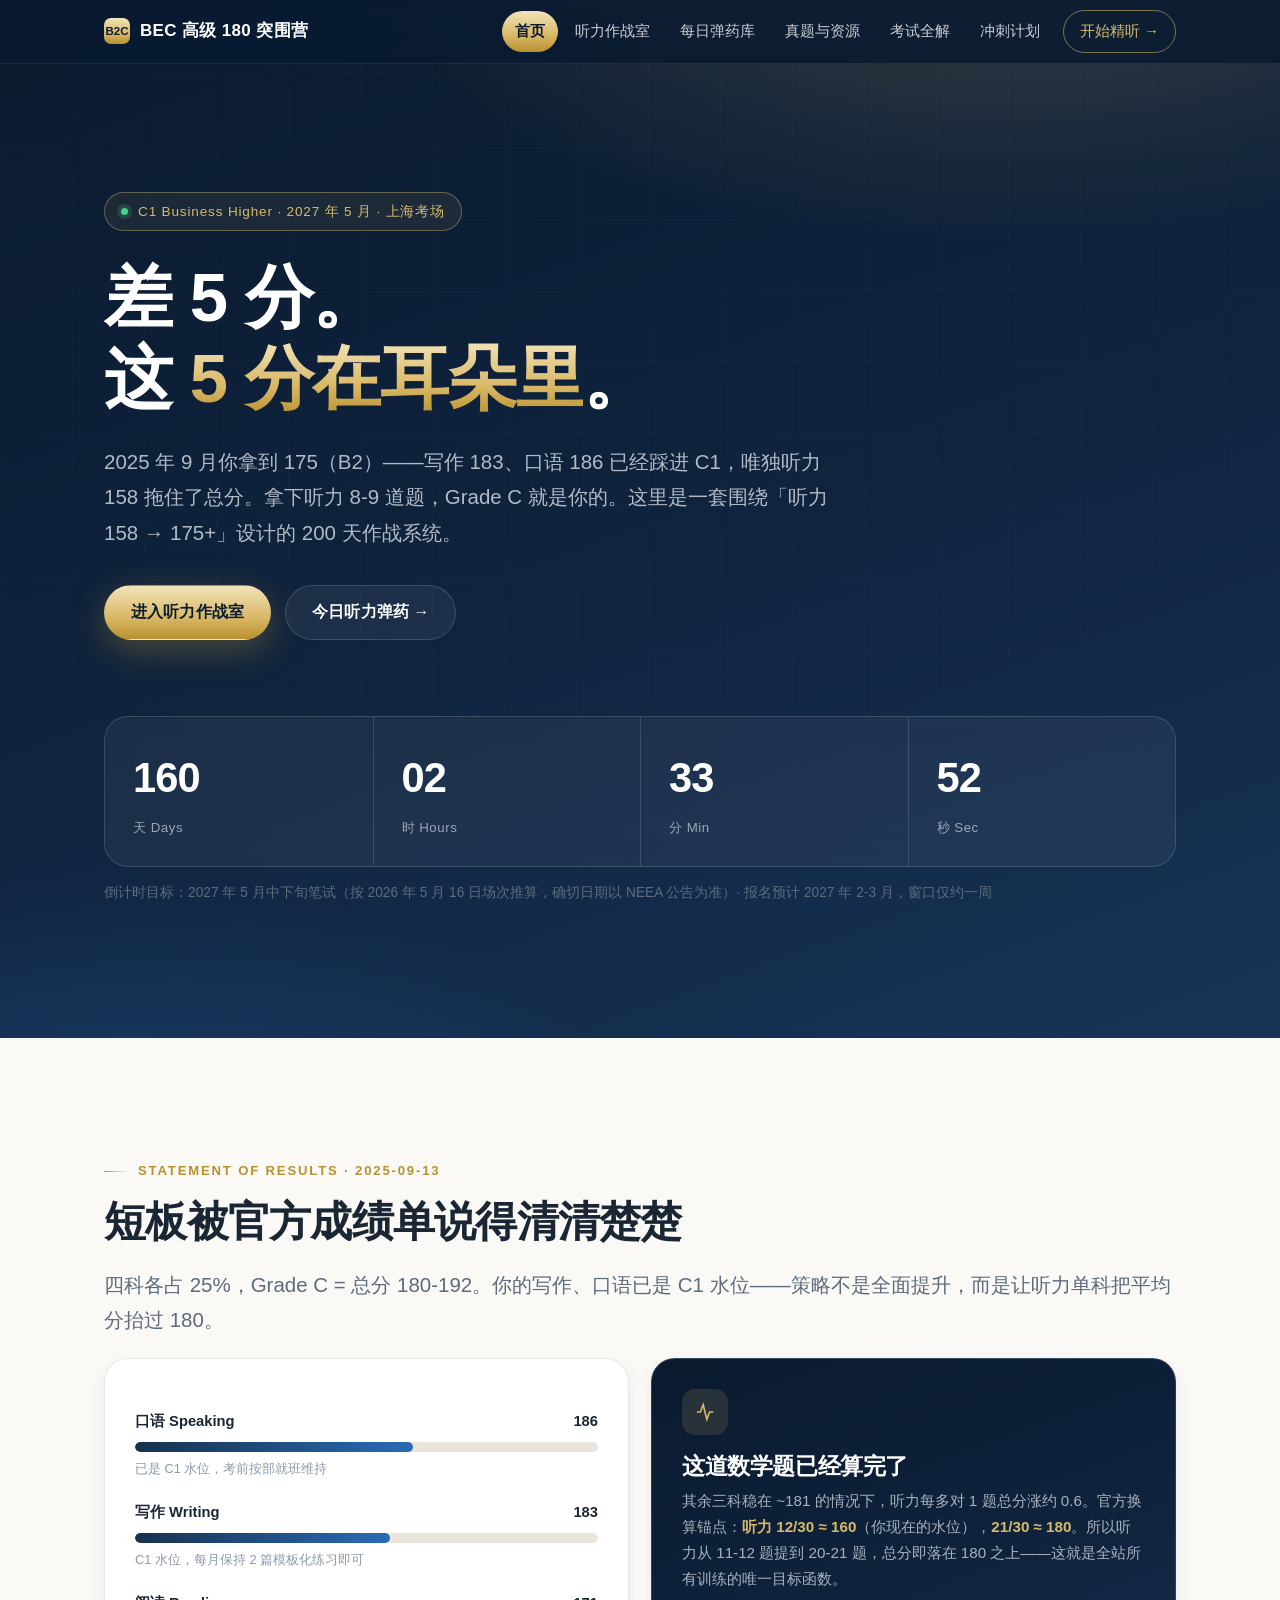
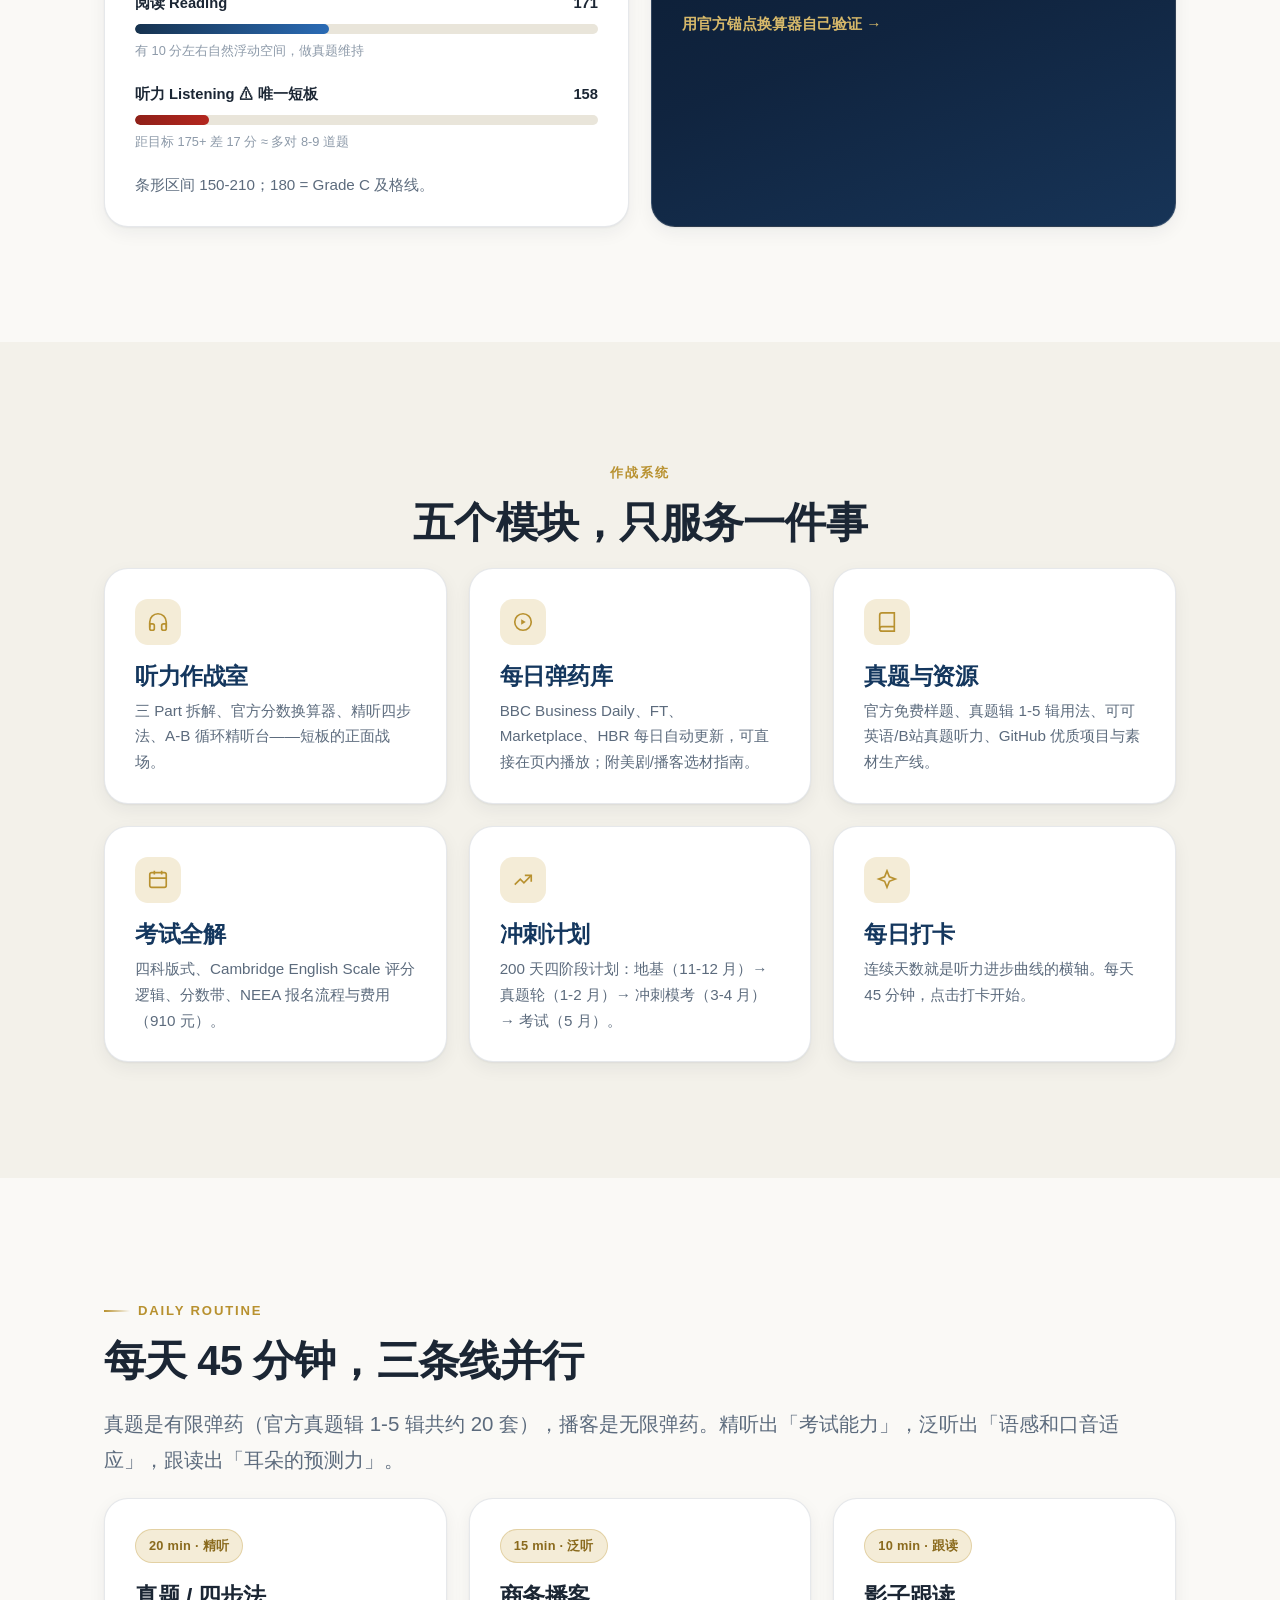
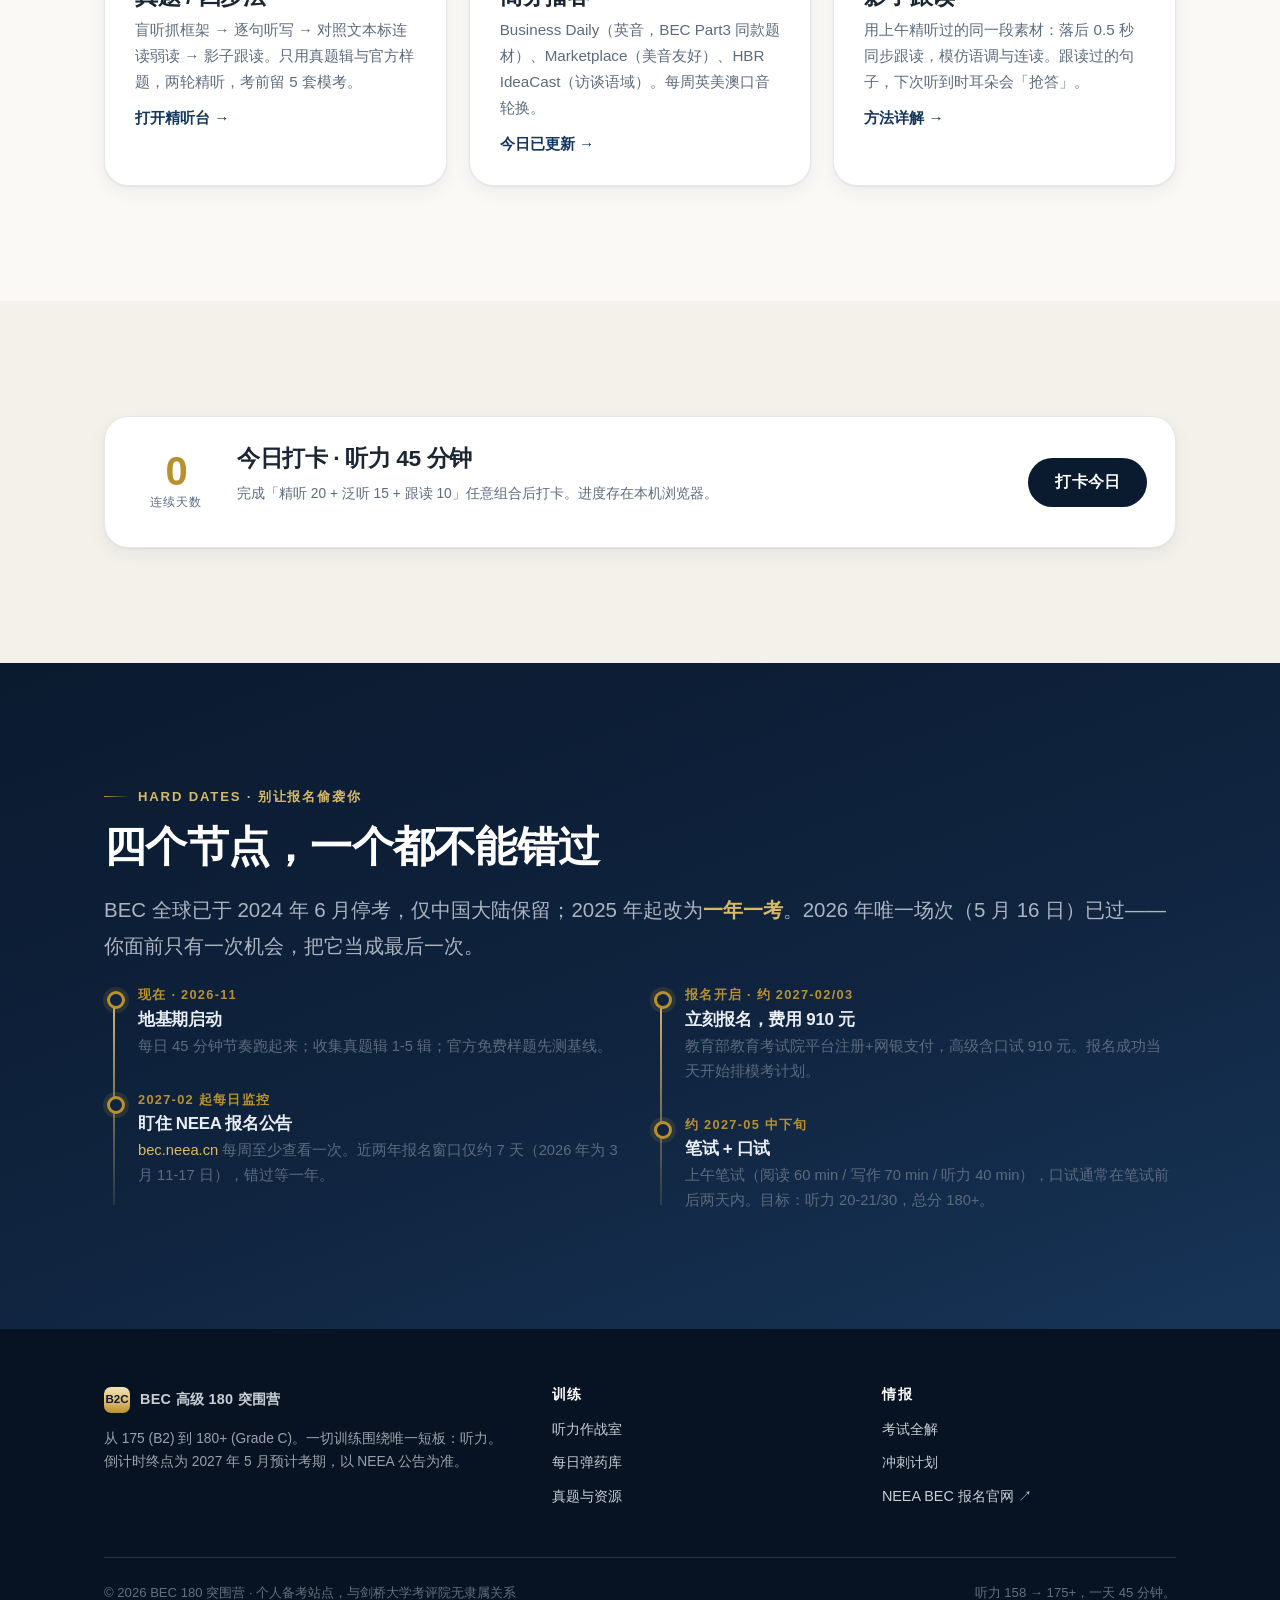
==== commit 57646d64: "fix: link protocol whitelist + stale feed merge (align with ielts/sia) - assets/core.js (new, dual-e" ====
--- a/index.html
+++ b/index.html
@@ -247,6 +247,7 @@
   </div>
 </footer>
 
+<script src="assets/core.js"></script>
 <script src="assets/main.js"></script>
 </body>
 </html>
